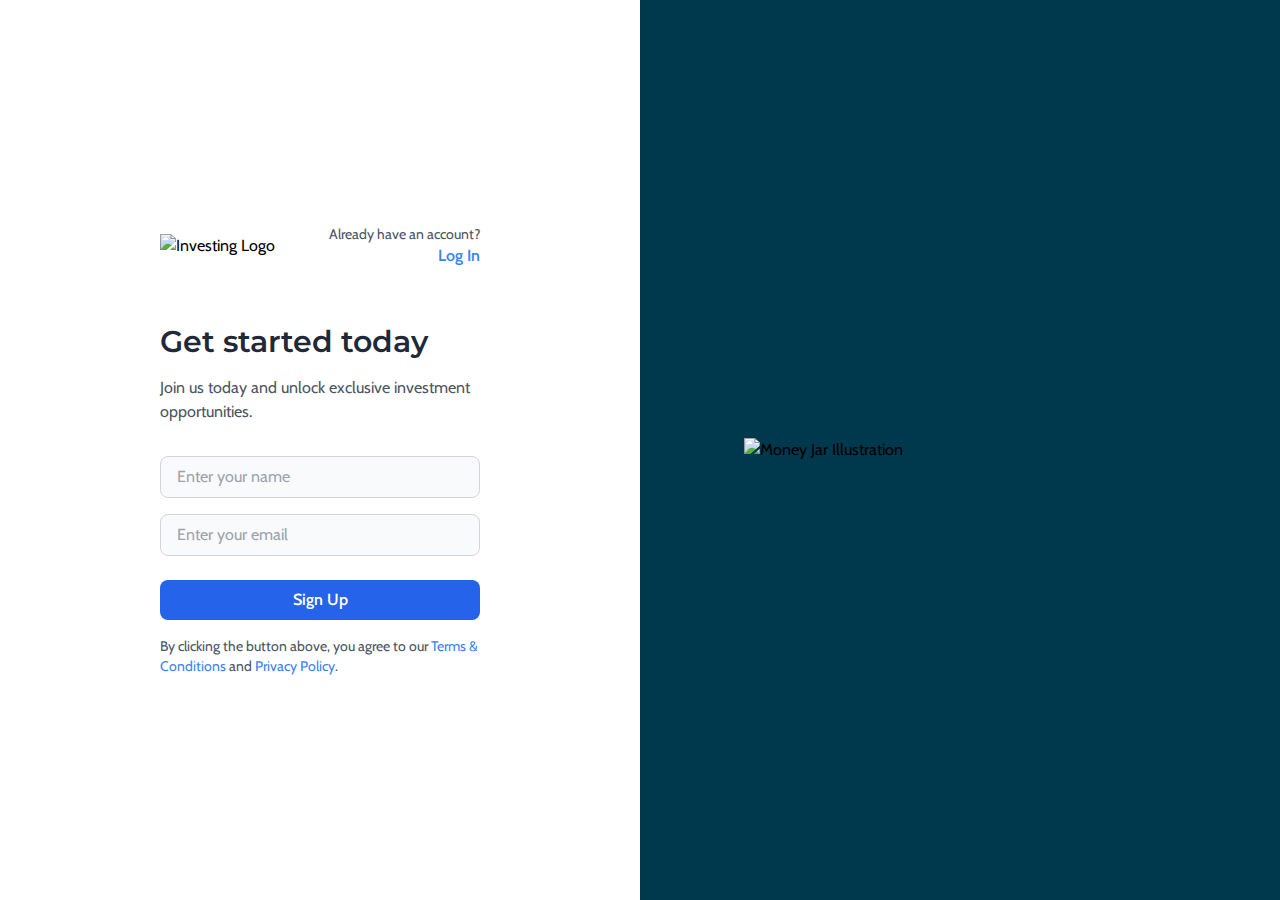
==== src/get-started.html @ f1bac4eb "first commit" ====
<!DOCTYPE html>
<html lang="en">
  <head>
    <meta charset="utf-8">
    <meta name="viewport" content="width=device-width, initial-scale=1">
    <title>Get Started</title>
    <link rel="preconnect" href="https://fonts.googleapis.com">
    <link rel="preconnect" href="https://fonts.gstatic.com" crossorigin>
    <link href="https://fonts.googleapis.com/css2?family=Cabin:wght@400;700&family=Montserrat:wght@400;700&family=Noto+Serif:wght@400;700&display=swap" rel="stylesheet">
    <link rel="stylesheet" href="./output.css">
  </head>
  <body class="min-h-screen flex flex-col lg:flex-row justify-center bg-white overflow-hidden">
      <!-- Left Side (Form Section) -->
      <div class="flex-grow flex flex-col justify-center w-full lg:w-1/2 px-8 lg:px-40 py-1">
        <div class="flex justify-between items-center mb-6">
          <!-- Logo -->
          <a href="index.html" class="block">
            <img src="images/logo.svg" alt="Investing Logo" class="w-32">
          </a>
          <!-- Login link -->
          <div class="text-right">
            <p class="text-sm text-gray-600">Already have an account?</p>
            <a href="./login.html" class="text-blue-500 font-semibold hover:underline">Log In</a>
          </div>
        </div>
        <!-- Form Introduction -->
        <div class="mt-8">
          <h1 class="text-2xl lg:text-3xl font-semibold text-gray-800 font-serif">Get started today</h1>
          <p class="mt-4 text-gray-600">Join us today and unlock exclusive investment opportunities.</p>
        </div>
        <!-- Form -->
        <form id="email-form" class="mt-8">
          <div class="space-y-4">
            <input type="text" class="w-full border border-gray-300 bg-gray-50 px-4 py-2 focus:outline-none focus:border-blue-500 rounded-lg" placeholder="Enter your name" id="Name">
            <input type="email" class="w-full border border-gray-300 bg-gray-50 px-4 py-2 focus:outline-none focus:border-blue-500 rounded-lg" placeholder="Enter your email" id="Email" required>
          </div>
          <button type="submit" class="mt-6 w-full bg-blue-600 text-white font-semibold py-2 rounded-lg hover:bg-blue-700 transition duration-200">Sign Up</button>
        </form>
        <!-- Terms and Conditions -->
        <p class="mt-4 text-sm text-gray-600">By clicking the button above, you agree to our 
          <a href="terms-conditions.html" target="_blank" class="text-blue-500 hover:underline">Terms & Conditions</a> and 
          <a href="privacy-policy.html" target="_blank" class="text-blue-500 hover:underline">Privacy Policy</a>.
        </p>
      </div>

      <!-- Right Side (Illustration Section) -->
      <div class="hidden lg:flex flex-grow w-1/2 bg-[#00394d] items-center justify-center p-8">
        <img src="https://ik.imagekit.io/mshcgnjju/Kemsan/Saving%20money-amico%20(2).png" alt="Money Jar Illustration" class="w-3/4">
      </div>
  </body>
</html>
---- src/output.css ----
*, ::before, ::after {
  --tw-border-spacing-x: 0;
  --tw-border-spacing-y: 0;
  --tw-translate-x: 0;
  --tw-translate-y: 0;
  --tw-rotate: 0;
  --tw-skew-x: 0;
  --tw-skew-y: 0;
  --tw-scale-x: 1;
  --tw-scale-y: 1;
  --tw-pan-x:  ;
  --tw-pan-y:  ;
  --tw-pinch-zoom:  ;
  --tw-scroll-snap-strictness: proximity;
  --tw-gradient-from-position:  ;
  --tw-gradient-via-position:  ;
  --tw-gradient-to-position:  ;
  --tw-ordinal:  ;
  --tw-slashed-zero:  ;
  --tw-numeric-figure:  ;
  --tw-numeric-spacing:  ;
  --tw-numeric-fraction:  ;
  --tw-ring-inset:  ;
  --tw-ring-offset-width: 0px;
  --tw-ring-offset-color: #fff;
  --tw-ring-color: rgb(59 130 246 / 0.5);
  --tw-ring-offset-shadow: 0 0 #0000;
  --tw-ring-shadow: 0 0 #0000;
  --tw-shadow: 0 0 #0000;
  --tw-shadow-colored: 0 0 #0000;
  --tw-blur:  ;
  --tw-brightness:  ;
  --tw-contrast:  ;
  --tw-grayscale:  ;
  --tw-hue-rotate:  ;
  --tw-invert:  ;
  --tw-saturate:  ;
  --tw-sepia:  ;
  --tw-drop-shadow:  ;
  --tw-backdrop-blur:  ;
  --tw-backdrop-brightness:  ;
  --tw-backdrop-contrast:  ;
  --tw-backdrop-grayscale:  ;
  --tw-backdrop-hue-rotate:  ;
  --tw-backdrop-invert:  ;
  --tw-backdrop-opacity:  ;
  --tw-backdrop-saturate:  ;
  --tw-backdrop-sepia:  ;
  --tw-contain-size:  ;
  --tw-contain-layout:  ;
  --tw-contain-paint:  ;
  --tw-contain-style:  ;
}

::backdrop {
  --tw-border-spacing-x: 0;
  --tw-border-spacing-y: 0;
  --tw-translate-x: 0;
  --tw-translate-y: 0;
  --tw-rotate: 0;
  --tw-skew-x: 0;
  --tw-skew-y: 0;
  --tw-scale-x: 1;
  --tw-scale-y: 1;
  --tw-pan-x:  ;
  --tw-pan-y:  ;
  --tw-pinch-zoom:  ;
  --tw-scroll-snap-strictness: proximity;
  --tw-gradient-from-position:  ;
  --tw-gradient-via-position:  ;
  --tw-gradient-to-position:  ;
  --tw-ordinal:  ;
  --tw-slashed-zero:  ;
  --tw-numeric-figure:  ;
  --tw-numeric-spacing:  ;
  --tw-numeric-fraction:  ;
  --tw-ring-inset:  ;
  --tw-ring-offset-width: 0px;
  --tw-ring-offset-color: #fff;
  --tw-ring-color: rgb(59 130 246 / 0.5);
  --tw-ring-offset-shadow: 0 0 #0000;
  --tw-ring-shadow: 0 0 #0000;
  --tw-shadow: 0 0 #0000;
  --tw-shadow-colored: 0 0 #0000;
  --tw-blur:  ;
  --tw-brightness:  ;
  --tw-contrast:  ;
  --tw-grayscale:  ;
  --tw-hue-rotate:  ;
  --tw-invert:  ;
  --tw-saturate:  ;
  --tw-sepia:  ;
  --tw-drop-shadow:  ;
  --tw-backdrop-blur:  ;
  --tw-backdrop-brightness:  ;
  --tw-backdrop-contrast:  ;
  --tw-backdrop-grayscale:  ;
  --tw-backdrop-hue-rotate:  ;
  --tw-backdrop-invert:  ;
  --tw-backdrop-opacity:  ;
  --tw-backdrop-saturate:  ;
  --tw-backdrop-sepia:  ;
  --tw-contain-size:  ;
  --tw-contain-layout:  ;
  --tw-contain-paint:  ;
  --tw-contain-style:  ;
}

/*
! tailwindcss v3.4.13 | MIT License | https://tailwindcss.com
*/

/*
1. Prevent padding and border from affecting element width. (https://github.com/mozdevs/cssremedy/issues/4)
2. Allow adding a border to an element by just adding a border-width. (https://github.com/tailwindcss/tailwindcss/pull/116)
*/

*,
::before,
::after {
  box-sizing: border-box;
  /* 1 */
  border-width: 0;
  /* 2 */
  border-style: solid;
  /* 2 */
  border-color: #e5e7eb;
  /* 2 */
}

::before,
::after {
  --tw-content: '';
}

/*
1. Use a consistent sensible line-height in all browsers.
2. Prevent adjustments of font size after orientation changes in iOS.
3. Use a more readable tab size.
4. Use the user's configured `sans` font-family by default.
5. Use the user's configured `sans` font-feature-settings by default.
6. Use the user's configured `sans` font-variation-settings by default.
7. Disable tap highlights on iOS
*/

html,
:host {
  line-height: 1.5;
  /* 1 */
  -webkit-text-size-adjust: 100%;
  /* 2 */
  -moz-tab-size: 4;
  /* 3 */
  -o-tab-size: 4;
     tab-size: 4;
  /* 3 */
  font-family: Cabin, sans-serif;
  /* 4 */
  font-feature-settings: normal;
  /* 5 */
  font-variation-settings: normal;
  /* 6 */
  -webkit-tap-highlight-color: transparent;
  /* 7 */
}

/*
1. Remove the margin in all browsers.
2. Inherit line-height from `html` so users can set them as a class directly on the `html` element.
*/

body {
  margin: 0;
  /* 1 */
  line-height: inherit;
  /* 2 */
}

/*
1. Add the correct height in Firefox.
2. Correct the inheritance of border color in Firefox. (https://bugzilla.mozilla.org/show_bug.cgi?id=190655)
3. Ensure horizontal rules are visible by default.
*/

hr {
  height: 0;
  /* 1 */
  color: inherit;
  /* 2 */
  border-top-width: 1px;
  /* 3 */
}

/*
Add the correct text decoration in Chrome, Edge, and Safari.
*/

abbr:where([title]) {
  -webkit-text-decoration: underline dotted;
          text-decoration: underline dotted;
}

/*
Remove the default font size and weight for headings.
*/

h1,
h2,
h3,
h4,
h5,
h6 {
  font-size: inherit;
  font-weight: inherit;
}

/*
Reset links to optimize for opt-in styling instead of opt-out.
*/

a {
  color: inherit;
  text-decoration: inherit;
}

/*
Add the correct font weight in Edge and Safari.
*/

b,
strong {
  font-weight: bolder;
}

/*
1. Use the user's configured `mono` font-family by default.
2. Use the user's configured `mono` font-feature-settings by default.
3. Use the user's configured `mono` font-variation-settings by default.
4. Correct the odd `em` font sizing in all browsers.
*/

code,
kbd,
samp,
pre {
  font-family: Noto Serif, monospace;
  /* 1 */
  font-feature-settings: normal;
  /* 2 */
  font-variation-settings: normal;
  /* 3 */
  font-size: 1em;
  /* 4 */
}

/*
Add the correct font size in all browsers.
*/

small {
  font-size: 80%;
}

/*
Prevent `sub` and `sup` elements from affecting the line height in all browsers.
*/

sub,
sup {
  font-size: 75%;
  line-height: 0;
  position: relative;
  vertical-align: baseline;
}

sub {
  bottom: -0.25em;
}

sup {
  top: -0.5em;
}

/*
1. Remove text indentation from table contents in Chrome and Safari. (https://bugs.chromium.org/p/chromium/issues/detail?id=999088, https://bugs.webkit.org/show_bug.cgi?id=201297)
2. Correct table border color inheritance in all Chrome and Safari. (https://bugs.chromium.org/p/chromium/issues/detail?id=935729, https://bugs.webkit.org/show_bug.cgi?id=195016)
3. Remove gaps between table borders by default.
*/

table {
  text-indent: 0;
  /* 1 */
  border-color: inherit;
  /* 2 */
  border-collapse: collapse;
  /* 3 */
}

/*
1. Change the font styles in all browsers.
2. Remove the margin in Firefox and Safari.
3. Remove default padding in all browsers.
*/

button,
input,
optgroup,
select,
textarea {
  font-family: inherit;
  /* 1 */
  font-feature-settings: inherit;
  /* 1 */
  font-variation-settings: inherit;
  /* 1 */
  font-size: 100%;
  /* 1 */
  font-weight: inherit;
  /* 1 */
  line-height: inherit;
  /* 1 */
  letter-spacing: inherit;
  /* 1 */
  color: inherit;
  /* 1 */
  margin: 0;
  /* 2 */
  padding: 0;
  /* 3 */
}

/*
Remove the inheritance of text transform in Edge and Firefox.
*/

button,
select {
  text-transform: none;
}

/*
1. Correct the inability to style clickable types in iOS and Safari.
2. Remove default button styles.
*/

button,
input:where([type='button']),
input:where([type='reset']),
input:where([type='submit']) {
  -webkit-appearance: button;
  /* 1 */
  background-color: transparent;
  /* 2 */
  background-image: none;
  /* 2 */
}

/*
Use the modern Firefox focus style for all focusable elements.
*/

:-moz-focusring {
  outline: auto;
}

/*
Remove the additional `:invalid` styles in Firefox. (https://github.com/mozilla/gecko-dev/blob/2f9eacd9d3d995c937b4251a5557d95d494c9be1/layout/style/res/forms.css#L728-L737)
*/

:-moz-ui-invalid {
  box-shadow: none;
}

/*
Add the correct vertical alignment in Chrome and Firefox.
*/

progress {
  vertical-align: baseline;
}

/*
Correct the cursor style of increment and decrement buttons in Safari.
*/

::-webkit-inner-spin-button,
::-webkit-outer-spin-button {
  height: auto;
}

/*
1. Correct the odd appearance in Chrome and Safari.
2. Correct the outline style in Safari.
*/

[type='search'] {
  -webkit-appearance: textfield;
  /* 1 */
  outline-offset: -2px;
  /* 2 */
}

/*
Remove the inner padding in Chrome and Safari on macOS.
*/

::-webkit-search-decoration {
  -webkit-appearance: none;
}

/*
1. Correct the inability to style clickable types in iOS and Safari.
2. Change font properties to `inherit` in Safari.
*/

::-webkit-file-upload-button {
  -webkit-appearance: button;
  /* 1 */
  font: inherit;
  /* 2 */
}

/*
Add the correct display in Chrome and Safari.
*/

summary {
  display: list-item;
}

/*
Removes the default spacing and border for appropriate elements.
*/

blockquote,
dl,
dd,
h1,
h2,
h3,
h4,
h5,
h6,
hr,
figure,
p,
pre {
  margin: 0;
}

fieldset {
  margin: 0;
  padding: 0;
}

legend {
  padding: 0;
}

ol,
ul,
menu {
  list-style: none;
  margin: 0;
  padding: 0;
}

/*
Reset default styling for dialogs.
*/

dialog {
  padding: 0;
}

/*
Prevent resizing textareas horizontally by default.
*/

textarea {
  resize: vertical;
}

/*
1. Reset the default placeholder opacity in Firefox. (https://github.com/tailwindlabs/tailwindcss/issues/3300)
2. Set the default placeholder color to the user's configured gray 400 color.
*/

input::-moz-placeholder, textarea::-moz-placeholder {
  opacity: 1;
  /* 1 */
  color: #9ca3af;
  /* 2 */
}

input::placeholder,
textarea::placeholder {
  opacity: 1;
  /* 1 */
  color: #9ca3af;
  /* 2 */
}

/*
Set the default cursor for buttons.
*/

button,
[role="button"] {
  cursor: pointer;
}

/*
Make sure disabled buttons don't get the pointer cursor.
*/

:disabled {
  cursor: default;
}

/*
1. Make replaced elements `display: block` by default. (https://github.com/mozdevs/cssremedy/issues/14)
2. Add `vertical-align: middle` to align replaced elements more sensibly by default. (https://github.com/jensimmons/cssremedy/issues/14#issuecomment-634934210)
   This can trigger a poorly considered lint error in some tools but is included by design.
*/

img,
svg,
video,
canvas,
audio,
iframe,
embed,
object {
  display: block;
  /* 1 */
  vertical-align: middle;
  /* 2 */
}

/*
Constrain images and videos to the parent width and preserve their intrinsic aspect ratio. (https://github.com/mozdevs/cssremedy/issues/14)
*/

img,
video {
  max-width: 100%;
  height: auto;
}

/* Make elements with the HTML hidden attribute stay hidden by default */

[hidden] {
  display: none;
}

.fixed {
  position: fixed;
}

.absolute {
  position: absolute;
}

.relative {
  position: relative;
}

.-left-2\.5 {
  left: -0.625rem;
}

.z-40 {
  z-index: 40;
}

.col-span-12 {
  grid-column: span 12 / span 12;
}

.mx-auto {
  margin-left: auto;
  margin-right: auto;
}

.mb-2 {
  margin-bottom: 0.5rem;
}

.mb-8 {
  margin-bottom: 2rem;
}

.mt-4 {
  margin-top: 1rem;
}

.mt-6 {
  margin-top: 1.5rem;
}

.mt-8 {
  margin-top: 2rem;
}

.mb-12 {
  margin-bottom: 3rem;
}

.mb-4 {
  margin-bottom: 1rem;
}

.mb-6 {
  margin-bottom: 1.5rem;
}

.mt-2 {
  margin-top: 0.5rem;
}

.mb-10 {
  margin-bottom: 2.5rem;
}

.ml-4 {
  margin-left: 1rem;
}

.ml-5 {
  margin-left: 1.25rem;
}

.-ml-5 {
  margin-left: -1.25rem;
}

.mb-1 {
  margin-bottom: 0.25rem;
}

.mr-3 {
  margin-right: 0.75rem;
}

.block {
  display: block;
}

.flex {
  display: flex;
}

.grid {
  display: grid;
}

.contents {
  display: contents;
}

.hidden {
  display: none;
}

.h-auto {
  height: auto;
}

.h-4 {
  height: 1rem;
}

.h-10 {
  height: 2.5rem;
}

.h-12 {
  height: 3rem;
}

.h-16 {
  height: 4rem;
}

.h-6 {
  height: 1.5rem;
}

.h-5 {
  height: 1.25rem;
}

.h-full {
  height: 100%;
}

.h-screen {
  height: 100vh;
}

.max-h-0 {
  max-height: 0px;
}

.max-h-96 {
  max-height: 24rem;
}

.min-h-screen {
  min-height: 100vh;
}

.w-full {
  width: 100%;
}

.w-2\/3 {
  width: 66.666667%;
}

.w-4\/5 {
  width: 80%;
}

.w-4 {
  width: 1rem;
}

.w-10 {
  width: 2.5rem;
}

.w-5 {
  width: 1.25rem;
}

.w-1\/2 {
  width: 50%;
}

.w-3\/4 {
  width: 75%;
}

.w-32 {
  width: 8rem;
}

.max-w-7xl {
  max-width: 80rem;
}

.max-w-xs {
  max-width: 20rem;
}

.max-w-4xl {
  max-width: 56rem;
}

.max-w-5xl {
  max-width: 64rem;
}

.flex-grow {
  flex-grow: 1;
}

.rotate-90 {
  --tw-rotate: 90deg;
  transform: translate(var(--tw-translate-x), var(--tw-translate-y)) rotate(var(--tw-rotate)) skewX(var(--tw-skew-x)) skewY(var(--tw-skew-y)) scaleX(var(--tw-scale-x)) scaleY(var(--tw-scale-y));
}

.transform {
  transform: translate(var(--tw-translate-x), var(--tw-translate-y)) rotate(var(--tw-rotate)) skewX(var(--tw-skew-x)) skewY(var(--tw-skew-y)) scaleX(var(--tw-scale-x)) scaleY(var(--tw-scale-y));
}

.scroll-m-20 {
  scroll-margin: 5rem;
}

.list-inside {
  list-style-position: inside;
}

.list-decimal {
  list-style-type: decimal;
}

.list-disc {
  list-style-type: disc;
}

.grid-cols-1 {
  grid-template-columns: repeat(1, minmax(0, 1fr));
}

.flex-row {
  flex-direction: row;
}

.flex-col {
  flex-direction: column;
}

.flex-wrap {
  flex-wrap: wrap;
}

.content-center {
  align-content: center;
}

.items-start {
  align-items: flex-start;
}

.items-center {
  align-items: center;
}

.justify-start {
  justify-content: flex-start;
}

.justify-center {
  justify-content: center;
}

.justify-between {
  justify-content: space-between;
}

.gap-16 {
  gap: 4rem;
}

.gap-6 {
  gap: 1.5rem;
}

.gap-8 {
  gap: 2rem;
}

.gap-2 {
  gap: 0.5rem;
}

.space-x-4 > :not([hidden]) ~ :not([hidden]) {
  --tw-space-x-reverse: 0;
  margin-right: calc(1rem * var(--tw-space-x-reverse));
  margin-left: calc(1rem * calc(1 - var(--tw-space-x-reverse)));
}

.space-y-4 > :not([hidden]) ~ :not([hidden]) {
  --tw-space-y-reverse: 0;
  margin-top: calc(1rem * calc(1 - var(--tw-space-y-reverse)));
  margin-bottom: calc(1rem * var(--tw-space-y-reverse));
}

.space-y-8 > :not([hidden]) ~ :not([hidden]) {
  --tw-space-y-reverse: 0;
  margin-top: calc(2rem * calc(1 - var(--tw-space-y-reverse)));
  margin-bottom: calc(2rem * var(--tw-space-y-reverse));
}

.overflow-hidden {
  overflow: hidden;
}

.scroll-smooth {
  scroll-behavior: smooth;
}

.rounded {
  border-radius: 0.25rem;
}

.rounded-lg {
  border-radius: 0.5rem;
}

.rounded-full {
  border-radius: 9999px;
}

.rounded-md {
  border-radius: 0.375rem;
}

.border {
  border-width: 1px;
}

.border-4 {
  border-width: 4px;
}

.border-b {
  border-bottom-width: 1px;
}

.border-l {
  border-left-width: 1px;
}

.border-t {
  border-top-width: 1px;
}

.border-l-2 {
  border-left-width: 2px;
}

.border-l-4 {
  border-left-width: 4px;
}

.border-solid {
  border-style: solid;
}

.border-blue-800 {
  --tw-border-opacity: 1;
  border-color: rgb(30 64 175 / var(--tw-border-opacity));
}

.border-gray-300 {
  --tw-border-opacity: 1;
  border-color: rgb(209 213 219 / var(--tw-border-opacity));
}

.border-white {
  --tw-border-opacity: 1;
  border-color: rgb(255 255 255 / var(--tw-border-opacity));
}

.border-gray-600 {
  --tw-border-opacity: 1;
  border-color: rgb(75 85 99 / var(--tw-border-opacity));
}

.border-gray-200 {
  --tw-border-opacity: 1;
  border-color: rgb(229 231 235 / var(--tw-border-opacity));
}

.border-blue-400 {
  --tw-border-opacity: 1;
  border-color: rgb(96 165 250 / var(--tw-border-opacity));
}

.border-gray-50 {
  --tw-border-opacity: 1;
  border-color: rgb(249 250 251 / var(--tw-border-opacity));
}

.bg-\[\#00394d\] {
  --tw-bg-opacity: 1;
  background-color: rgb(0 57 77 / var(--tw-bg-opacity));
}

.bg-blue-500 {
  --tw-bg-opacity: 1;
  background-color: rgb(59 130 246 / var(--tw-bg-opacity));
}

.bg-blue-600 {
  --tw-bg-opacity: 1;
  background-color: rgb(37 99 235 / var(--tw-bg-opacity));
}

.bg-gray-800 {
  --tw-bg-opacity: 1;
  background-color: rgb(31 41 55 / var(--tw-bg-opacity));
}

.bg-white {
  --tw-bg-opacity: 1;
  background-color: rgb(255 255 255 / var(--tw-bg-opacity));
}

.bg-gray-100 {
  --tw-bg-opacity: 1;
  background-color: rgb(243 244 246 / var(--tw-bg-opacity));
}

.bg-gray-700 {
  --tw-bg-opacity: 1;
  background-color: rgb(55 65 81 / var(--tw-bg-opacity));
}

.bg-\[\#00394dff\] {
  background-color: #00394dff;
}

.bg-gray-50 {
  --tw-bg-opacity: 1;
  background-color: rgb(249 250 251 / var(--tw-bg-opacity));
}

.bg-blue-50 {
  --tw-bg-opacity: 1;
  background-color: rgb(239 246 255 / var(--tw-bg-opacity));
}

.bg-blue-100 {
  --tw-bg-opacity: 1;
  background-color: rgb(219 234 254 / var(--tw-bg-opacity));
}

.bg-blue-200 {
  --tw-bg-opacity: 1;
  background-color: rgb(191 219 254 / var(--tw-bg-opacity));
}

.object-cover {
  -o-object-fit: cover;
     object-fit: cover;
}

.p-6 {
  padding: 1.5rem;
}

.p-4 {
  padding: 1rem;
}

.p-2 {
  padding: 0.5rem;
}

.p-8 {
  padding: 2rem;
}

.px-10 {
  padding-left: 2.5rem;
  padding-right: 2.5rem;
}

.px-4 {
  padding-left: 1rem;
  padding-right: 1rem;
}

.px-6 {
  padding-left: 1.5rem;
  padding-right: 1.5rem;
}

.py-12 {
  padding-top: 3rem;
  padding-bottom: 3rem;
}

.py-16 {
  padding-top: 4rem;
  padding-bottom: 4rem;
}

.py-2 {
  padding-top: 0.5rem;
  padding-bottom: 0.5rem;
}

.py-3 {
  padding-top: 0.75rem;
  padding-bottom: 0.75rem;
}

.py-6 {
  padding-top: 1.5rem;
  padding-bottom: 1.5rem;
}

.py-4 {
  padding-top: 1rem;
  padding-bottom: 1rem;
}

.py-24 {
  padding-top: 6rem;
  padding-bottom: 6rem;
}

.px-24 {
  padding-left: 6rem;
  padding-right: 6rem;
}

.py-10 {
  padding-top: 2.5rem;
  padding-bottom: 2.5rem;
}

.px-8 {
  padding-left: 2rem;
  padding-right: 2rem;
}

.py-1 {
  padding-top: 0.25rem;
  padding-bottom: 0.25rem;
}

.pt-44 {
  padding-top: 11rem;
}

.text-left {
  text-align: left;
}

.text-center {
  text-align: center;
}

.text-right {
  text-align: right;
}

.font-mono {
  font-family: Noto Serif, monospace;
}

.font-sans {
  font-family: Cabin, sans-serif;
}

.font-serif {
  font-family: Montserrat, serif;
}

.text-3xl {
  font-size: 1.875rem;
  line-height: 2.25rem;
}

.text-4xl {
  font-size: 2.25rem;
  line-height: 2.5rem;
}

.text-\[12px\] {
  font-size: 12px;
}

.text-\[54px\] {
  font-size: 54px;
}

.text-lg {
  font-size: 1.125rem;
  line-height: 1.75rem;
}

.text-xl {
  font-size: 1.25rem;
  line-height: 1.75rem;
}

.text-2xl {
  font-size: 1.5rem;
  line-height: 2rem;
}

.text-sm {
  font-size: 0.875rem;
  line-height: 1.25rem;
}

.text-5xl {
  font-size: 3rem;
  line-height: 1;
}

.text-base {
  font-size: 1rem;
  line-height: 1.5rem;
}

.font-bold {
  font-weight: 700;
}

.font-extrabold {
  font-weight: 800;
}

.font-medium {
  font-weight: 500;
}

.font-normal {
  font-weight: 400;
}

.font-semibold {
  font-weight: 600;
}

.font-light {
  font-weight: 300;
}

.italic {
  font-style: italic;
}

.leading-none {
  line-height: 1;
}

.leading-tight {
  line-height: 1.25;
}

.text-\[\#01658a\] {
  --tw-text-opacity: 1;
  color: rgb(1 101 138 / var(--tw-text-opacity));
}

.text-\[\#363636\] {
  --tw-text-opacity: 1;
  color: rgb(54 54 54 / var(--tw-text-opacity));
}

.text-gray-700 {
  --tw-text-opacity: 1;
  color: rgb(55 65 81 / var(--tw-text-opacity));
}

.text-gray-900 {
  --tw-text-opacity: 1;
  color: rgb(17 24 39 / var(--tw-text-opacity));
}

.text-white {
  --tw-text-opacity: 1;
  color: rgb(255 255 255 / var(--tw-text-opacity));
}

.text-gray-600 {
  --tw-text-opacity: 1;
  color: rgb(75 85 99 / var(--tw-text-opacity));
}

.text-gray-800 {
  --tw-text-opacity: 1;
  color: rgb(31 41 55 / var(--tw-text-opacity));
}

.text-blue-500 {
  --tw-text-opacity: 1;
  color: rgb(59 130 246 / var(--tw-text-opacity));
}

.text-blue-800 {
  --tw-text-opacity: 1;
  color: rgb(30 64 175 / var(--tw-text-opacity));
}

.text-gray-500 {
  --tw-text-opacity: 1;
  color: rgb(107 114 128 / var(--tw-text-opacity));
}

.text-blue-600 {
  --tw-text-opacity: 1;
  color: rgb(37 99 235 / var(--tw-text-opacity));
}

.underline {
  text-decoration-line: underline;
}

.placeholder-gray-400::-moz-placeholder {
  --tw-placeholder-opacity: 1;
  color: rgb(156 163 175 / var(--tw-placeholder-opacity));
}

.placeholder-gray-400::placeholder {
  --tw-placeholder-opacity: 1;
  color: rgb(156 163 175 / var(--tw-placeholder-opacity));
}

.shadow-sm {
  --tw-shadow: 0 1px 2px 0 rgb(0 0 0 / 0.05);
  --tw-shadow-colored: 0 1px 2px 0 var(--tw-shadow-color);
  box-shadow: var(--tw-ring-offset-shadow, 0 0 #0000), var(--tw-ring-shadow, 0 0 #0000), var(--tw-shadow);
}

.shadow-md {
  --tw-shadow: 0 4px 6px -1px rgb(0 0 0 / 0.1), 0 2px 4px -2px rgb(0 0 0 / 0.1);
  --tw-shadow-colored: 0 4px 6px -1px var(--tw-shadow-color), 0 2px 4px -2px var(--tw-shadow-color);
  box-shadow: var(--tw-ring-offset-shadow, 0 0 #0000), var(--tw-ring-shadow, 0 0 #0000), var(--tw-shadow);
}

.shadow-lg {
  --tw-shadow: 0 10px 15px -3px rgb(0 0 0 / 0.1), 0 4px 6px -4px rgb(0 0 0 / 0.1);
  --tw-shadow-colored: 0 10px 15px -3px var(--tw-shadow-color), 0 4px 6px -4px var(--tw-shadow-color);
  box-shadow: var(--tw-ring-offset-shadow, 0 0 #0000), var(--tw-ring-shadow, 0 0 #0000), var(--tw-shadow);
}

.outline-none {
  outline: 2px solid transparent;
  outline-offset: 2px;
}

.transition-shadow {
  transition-property: box-shadow;
  transition-timing-function: cubic-bezier(0.4, 0, 0.2, 1);
  transition-duration: 150ms;
}

.transition-all {
  transition-property: all;
  transition-timing-function: cubic-bezier(0.4, 0, 0.2, 1);
  transition-duration: 150ms;
}

.transition-opacity {
  transition-property: opacity;
  transition-timing-function: cubic-bezier(0.4, 0, 0.2, 1);
  transition-duration: 150ms;
}

.transition-transform {
  transition-property: transform;
  transition-timing-function: cubic-bezier(0.4, 0, 0.2, 1);
  transition-duration: 150ms;
}

.transition {
  transition-property: color, background-color, border-color, text-decoration-color, fill, stroke, opacity, box-shadow, transform, filter, -webkit-backdrop-filter;
  transition-property: color, background-color, border-color, text-decoration-color, fill, stroke, opacity, box-shadow, transform, filter, backdrop-filter;
  transition-property: color, background-color, border-color, text-decoration-color, fill, stroke, opacity, box-shadow, transform, filter, backdrop-filter, -webkit-backdrop-filter;
  transition-timing-function: cubic-bezier(0.4, 0, 0.2, 1);
  transition-duration: 150ms;
}

.duration-300 {
  transition-duration: 300ms;
}

.duration-500 {
  transition-duration: 500ms;
}

.duration-200 {
  transition-duration: 200ms;
}

.hover\:scale-110:hover {
  --tw-scale-x: 1.1;
  --tw-scale-y: 1.1;
  transform: translate(var(--tw-translate-x), var(--tw-translate-y)) rotate(var(--tw-rotate)) skewX(var(--tw-skew-x)) skewY(var(--tw-skew-y)) scaleX(var(--tw-scale-x)) scaleY(var(--tw-scale-y));
}

.hover\:bg-blue-200:hover {
  --tw-bg-opacity: 1;
  background-color: rgb(191 219 254 / var(--tw-bg-opacity));
}

.hover\:bg-blue-600:hover {
  --tw-bg-opacity: 1;
  background-color: rgb(37 99 235 / var(--tw-bg-opacity));
}

.hover\:bg-blue-700:hover {
  --tw-bg-opacity: 1;
  background-color: rgb(29 78 216 / var(--tw-bg-opacity));
}

.hover\:bg-gray-50:hover {
  --tw-bg-opacity: 1;
  background-color: rgb(249 250 251 / var(--tw-bg-opacity));
}

.hover\:bg-blue-50:hover {
  --tw-bg-opacity: 1;
  background-color: rgb(239 246 255 / var(--tw-bg-opacity));
}

.hover\:bg-blue-500:hover {
  --tw-bg-opacity: 1;
  background-color: rgb(59 130 246 / var(--tw-bg-opacity));
}

.hover\:bg-blue-300:hover {
  --tw-bg-opacity: 1;
  background-color: rgb(147 197 253 / var(--tw-bg-opacity));
}

.hover\:text-\[\#406b7a\]:hover {
  --tw-text-opacity: 1;
  color: rgb(64 107 122 / var(--tw-text-opacity));
}

.hover\:text-blue-500:hover {
  --tw-text-opacity: 1;
  color: rgb(59 130 246 / var(--tw-text-opacity));
}

.hover\:text-blue-300:hover {
  --tw-text-opacity: 1;
  color: rgb(147 197 253 / var(--tw-text-opacity));
}

.hover\:text-blue-600:hover {
  --tw-text-opacity: 1;
  color: rgb(37 99 235 / var(--tw-text-opacity));
}

.hover\:text-white:hover {
  --tw-text-opacity: 1;
  color: rgb(255 255 255 / var(--tw-text-opacity));
}

.hover\:underline:hover {
  text-decoration-line: underline;
}

.hover\:shadow-lg:hover {
  --tw-shadow: 0 10px 15px -3px rgb(0 0 0 / 0.1), 0 4px 6px -4px rgb(0 0 0 / 0.1);
  --tw-shadow-colored: 0 10px 15px -3px var(--tw-shadow-color), 0 4px 6px -4px var(--tw-shadow-color);
  box-shadow: var(--tw-ring-offset-shadow, 0 0 #0000), var(--tw-ring-shadow, 0 0 #0000), var(--tw-shadow);
}

.focus\:border-t:focus {
  border-top-width: 1px;
}

.focus\:border-l-2:focus {
  border-left-width: 2px;
}

.focus\:border-solid:focus {
  border-style: solid;
}

.focus\:border-blue-500:focus {
  --tw-border-opacity: 1;
  border-color: rgb(59 130 246 / var(--tw-border-opacity));
}

.focus\:border-\[\#00394dff\]:focus {
  border-color: #00394dff;
}

.focus\:border-blue-700:focus {
  --tw-border-opacity: 1;
  border-color: rgb(29 78 216 / var(--tw-border-opacity));
}

.focus\:border-blue-400:focus {
  --tw-border-opacity: 1;
  border-color: rgb(96 165 250 / var(--tw-border-opacity));
}

.focus\:bg-blue-50:focus {
  --tw-bg-opacity: 1;
  background-color: rgb(239 246 255 / var(--tw-bg-opacity));
}

.focus\:outline-none:focus {
  outline: 2px solid transparent;
  outline-offset: 2px;
}

.focus\:ring-1:focus {
  --tw-ring-offset-shadow: var(--tw-ring-inset) 0 0 0 var(--tw-ring-offset-width) var(--tw-ring-offset-color);
  --tw-ring-shadow: var(--tw-ring-inset) 0 0 0 calc(1px + var(--tw-ring-offset-width)) var(--tw-ring-color);
  box-shadow: var(--tw-ring-offset-shadow), var(--tw-ring-shadow), var(--tw-shadow, 0 0 #0000);
}

.focus\:ring:focus {
  --tw-ring-offset-shadow: var(--tw-ring-inset) 0 0 0 var(--tw-ring-offset-width) var(--tw-ring-offset-color);
  --tw-ring-shadow: var(--tw-ring-inset) 0 0 0 calc(3px + var(--tw-ring-offset-width)) var(--tw-ring-color);
  box-shadow: var(--tw-ring-offset-shadow), var(--tw-ring-shadow), var(--tw-shadow, 0 0 #0000);
}

.focus\:ring-2:focus {
  --tw-ring-offset-shadow: var(--tw-ring-inset) 0 0 0 var(--tw-ring-offset-width) var(--tw-ring-offset-color);
  --tw-ring-shadow: var(--tw-ring-inset) 0 0 0 calc(2px + var(--tw-ring-offset-width)) var(--tw-ring-color);
  box-shadow: var(--tw-ring-offset-shadow), var(--tw-ring-shadow), var(--tw-shadow, 0 0 #0000);
}

.focus\:ring-blue-500:focus {
  --tw-ring-opacity: 1;
  --tw-ring-color: rgb(59 130 246 / var(--tw-ring-opacity));
}

@media (min-width: 320px) {
  .sm\:grid-cols-2 {
    grid-template-columns: repeat(2, minmax(0, 1fr));
  }

  .sm\:px-6 {
    padding-left: 1.5rem;
    padding-right: 1.5rem;
  }
}

@media (min-width: 425px) {
  .md\:col-span-2 {
    grid-column: span 2 / span 2;
  }

  .md\:col-span-3 {
    grid-column: span 3 / span 3;
  }

  .md\:col-span-5 {
    grid-column: span 5 / span 5;
  }

  .md\:mb-0 {
    margin-bottom: 0px;
  }

  .md\:mt-0 {
    margin-top: 0px;
  }

  .md\:block {
    display: block;
  }

  .md\:w-1\/2 {
    width: 50%;
  }

  .md\:w-3\/5 {
    width: 60%;
  }

  .md\:w-2\/5 {
    width: 40%;
  }

  .md\:grid-cols-2 {
    grid-template-columns: repeat(2, minmax(0, 1fr));
  }

  .md\:grid-cols-12 {
    grid-template-columns: repeat(12, minmax(0, 1fr));
  }

  .md\:flex-row {
    flex-direction: row;
  }

  .md\:flex-nowrap {
    flex-wrap: nowrap;
  }

  .md\:text-3xl {
    font-size: 1.875rem;
    line-height: 2.25rem;
  }
}

@media (min-width: 768px) {
  .lg\:block {
    display: block;
  }

  .lg\:flex {
    display: flex;
  }

  .lg\:hidden {
    display: none;
  }

  .lg\:h-auto {
    height: auto;
  }

  .lg\:min-h-\[70vh\] {
    min-height: 70vh;
  }

  .lg\:w-5\/12 {
    width: 41.666667%;
  }

  .lg\:w-1\/2 {
    width: 50%;
  }

  .lg\:w-1\/3 {
    width: 33.333333%;
  }

  .lg\:w-2\/3 {
    width: 66.666667%;
  }

  .lg\:w-7\/12 {
    width: 58.333333%;
  }

  .lg\:max-w-screen-lg {
    max-width: 768px;
  }

  .lg\:grid-cols-3 {
    grid-template-columns: repeat(3, minmax(0, 1fr));
  }

  .lg\:flex-row {
    flex-direction: row;
  }

  .lg\:flex-nowrap {
    flex-wrap: nowrap;
  }

  .lg\:justify-between {
    justify-content: space-between;
  }

  .lg\:space-x-8 > :not([hidden]) ~ :not([hidden]) {
    --tw-space-x-reverse: 0;
    margin-right: calc(2rem * var(--tw-space-x-reverse));
    margin-left: calc(2rem * calc(1 - var(--tw-space-x-reverse)));
  }

  .lg\:space-y-0 > :not([hidden]) ~ :not([hidden]) {
    --tw-space-y-reverse: 0;
    margin-top: calc(0px * calc(1 - var(--tw-space-y-reverse)));
    margin-bottom: calc(0px * var(--tw-space-y-reverse));
  }

  .lg\:px-16 {
    padding-left: 4rem;
    padding-right: 4rem;
  }

  .lg\:px-8 {
    padding-left: 2rem;
    padding-right: 2rem;
  }

  .lg\:px-24 {
    padding-left: 6rem;
    padding-right: 6rem;
  }

  .lg\:px-40 {
    padding-left: 10rem;
    padding-right: 10rem;
  }

  .lg\:text-start {
    text-align: start;
  }

  .lg\:text-3xl {
    font-size: 1.875rem;
    line-height: 2.25rem;
  }
}

@media (min-width: 1024px) {
  .xl\:px-40 {
    padding-left: 10rem;
    padding-right: 10rem;
  }
}
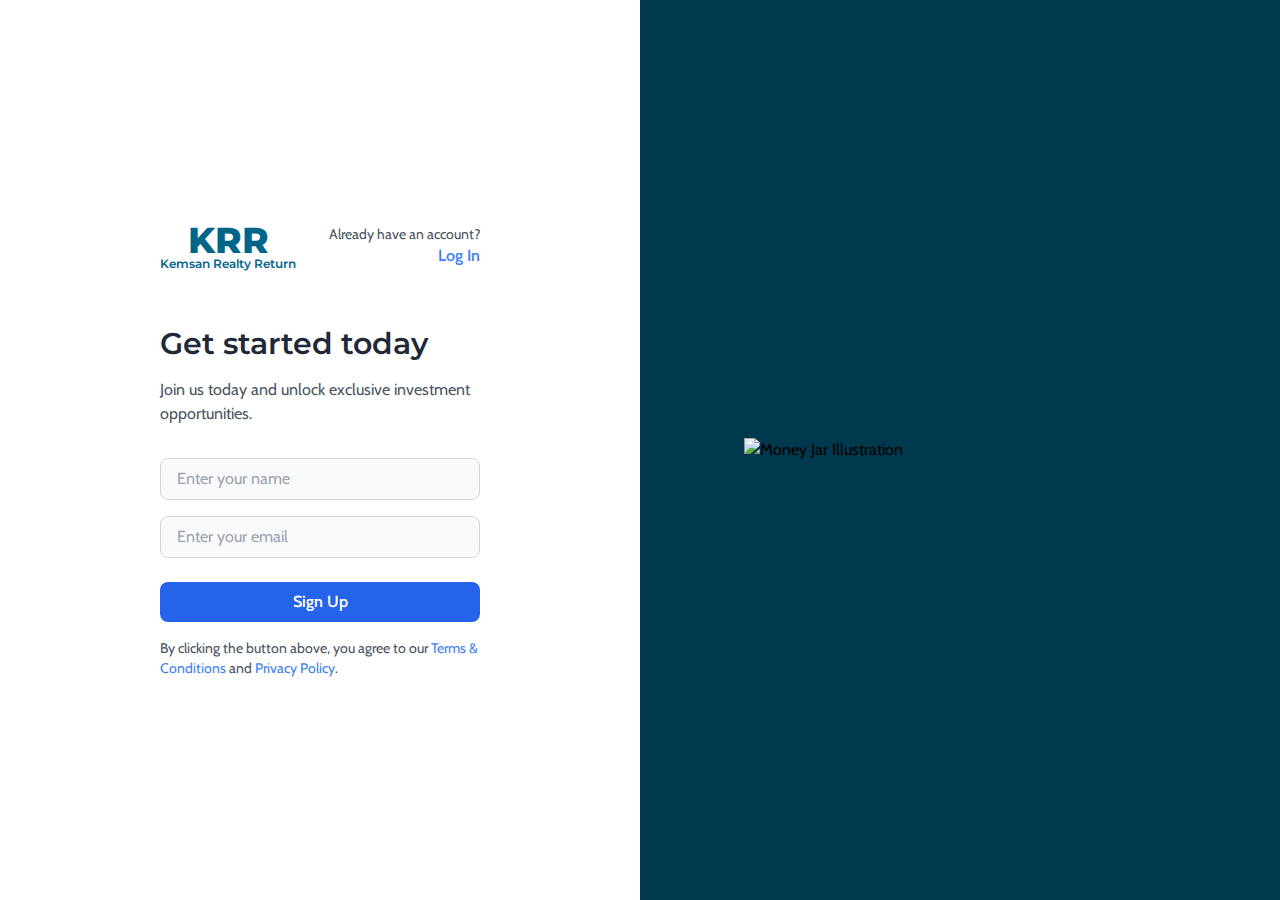
==== commit 6b08a4c2: "logo" ====
--- a/src/get-started.html
+++ b/src/get-started.html
@@ -13,9 +13,9 @@
       <!-- Left Side (Form Section) -->
       <div class="flex-grow flex flex-col justify-center w-full lg:w-1/2 px-8 lg:px-40 py-1">
         <div class="flex justify-between items-center mb-6">
-          <!-- Logo -->
-          <a href="index.html" class="block">
-            <img src="images/logo.svg" alt="Investing Logo" class="w-32">
+          <a href="./index.html" aria-current="page" class="flex flex-col text-[#01658a] hover:text-[#406b7a] items-center justify-center ">
+            <span class="text-4xl font-extrabold font-serif leading-none">KRR</span>
+            <h1 class="font-semibold text-[12px] font-serif leading-none">Kemsan Realty Return</h1>
           </a>
           <!-- Login link -->
           <div class="text-right">
